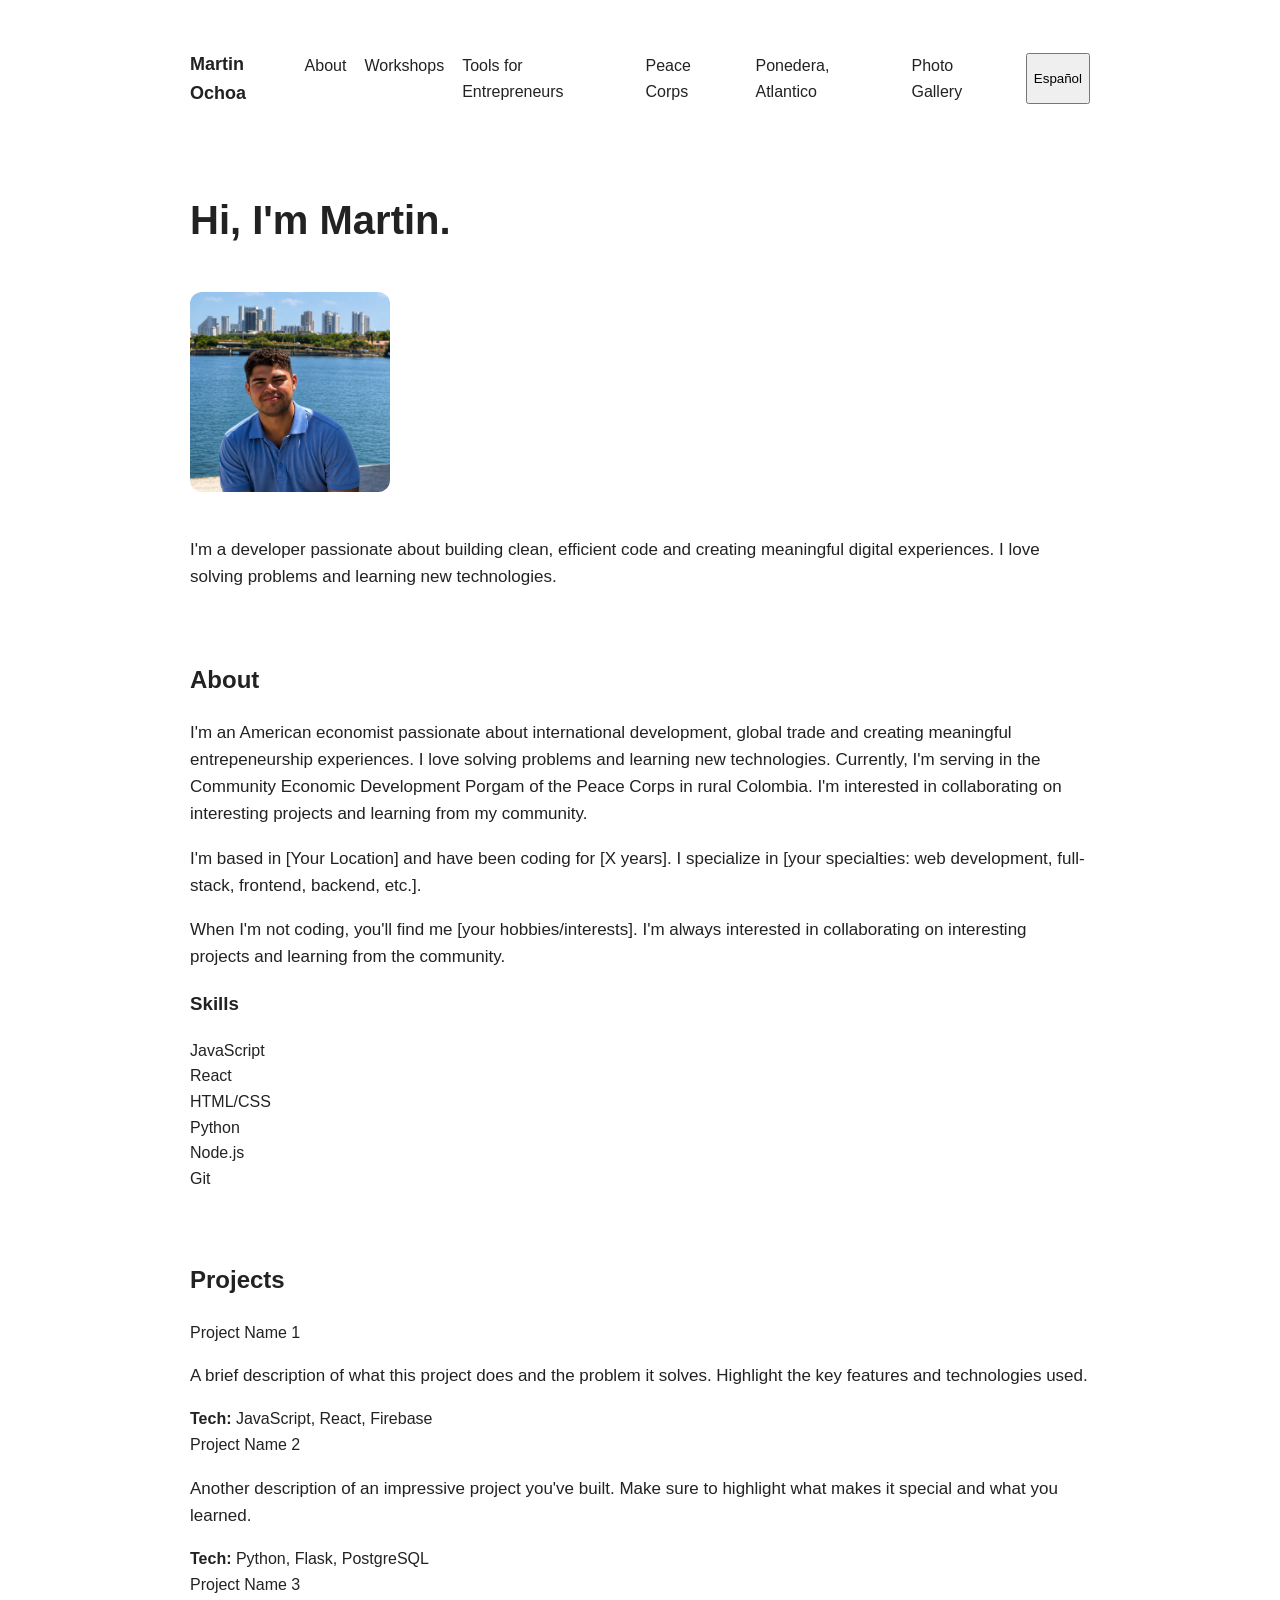
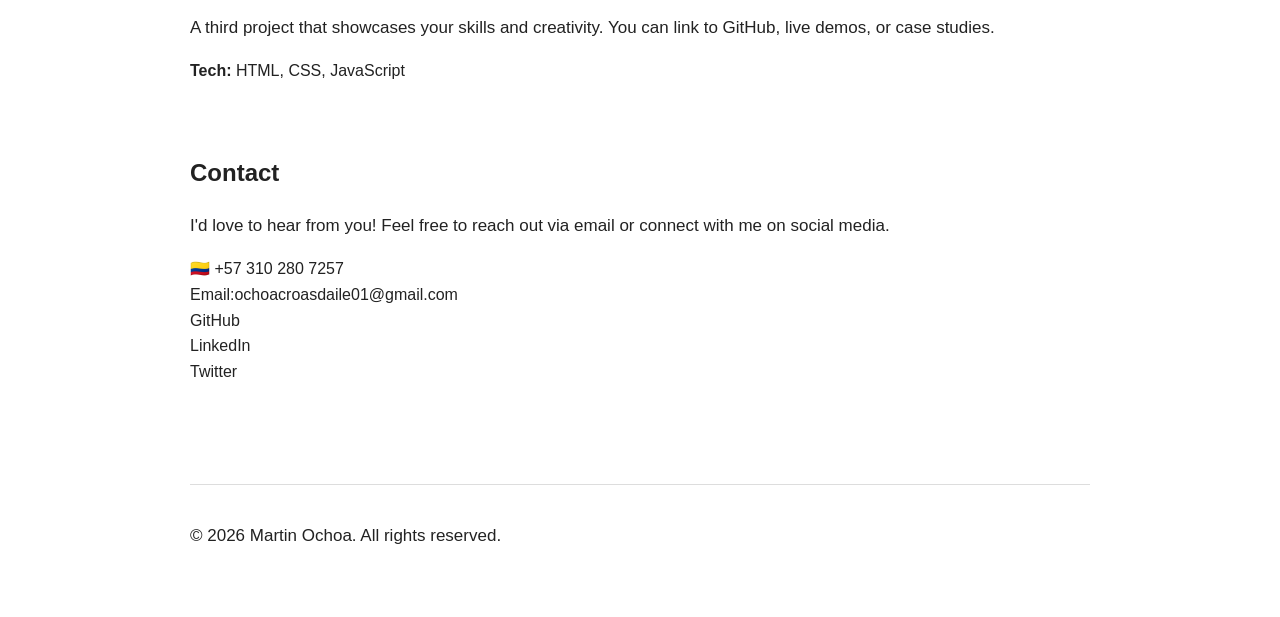
==== index.html @ 07f56bb4 "Enhance navigation with language attributes and toggle Updated navigation links to include language " ====
<!DOCTYPE html>
<html lang="en">
<head>
  <meta charset="UTF-8">
  <meta name="viewport" content="width=device-width, initial-scale=1.0">
  <meta name="description" content="Martin Ochoa - Portfolio & About">
  
  <title>Martin Ochoa - Portfolio</title>
<link rel="stylesheet" href="style.css">
</head>

<body>

  <div class="container">

    <header>

  <a class="name" href="index.html">
    Martin Ochoa
  </a>

  <nav>

    <a
      href="about.html"
      data-en="About"
      data-es="Sobre mí"
    >
      About
    </a>

    <a
      href="workshops.html"
      data-en="Workshops"
      data-es="Talleres"
    >
      Workshops
    </a>

    <a
      href="tools.html"
      data-en="Tools for Entrepreneurs"
      data-es="Herramientas para Emprendedores"
    >
      Tools for Entrepreneurs
    </a>

    <a
      href="peace-corps.html"
      data-en="Peace Corps"
      data-es="Cuerpo de Paz"
    >
      Peace Corps
    </a>

    <a
      href="ponedera.html"
      data-en="Ponedera, Atlantico"
      data-es="Ponedera, Atlántico"
    >
      Ponedera, Atlantico
    </a>

    <a
      href="gallery.html"
      data-en="Photo Gallery"
      data-es="Galería de Fotos"
    >
      Photo Gallery
    </a>

    <button id="language-toggle">
      Español
    </button>

  </nav>

</header>

    <main>

      <section>
        <h1 class="greeting">Hi, I'm Martin Ochoa.</h1>
        <img src="ImageMartinEnhanced.png" alt="Martin Ochoa" class="profile-picture">
        <p class="intro-text intro-description">
         
        </p>
      </section>

   <section id="About Me">
        <h2 class="nav-about">About</h2>
     <p>I'm an American economist passionate about international development, global trade and creating meaningful entrepeneurship experiences. I love solving problems and learning new technologies.
       
        Currently, I'm serving in the Community Economic Development Porgam of the Peace Corps in rural Colombia. I'm interested in collaborating on interesting projects and learning from my community.</p>
        <p class="about-para-1">I'm an American economist passionate about international development, trade and creating meaningful entrepeneurship experiences. I love solving problems and learning new technologies.
        </p>

        <p class="about-para-2">
          Currently,I'm serving in the Community Economic Development Porgam of the Peace Corps in rural Colombia. I'm interested in collaborating on interesting projects and learning from my community.
        </p>

        <h3 class="skills-title">Skills</h3>
        <div class="skills">
          <div class="skill-tag">JavaScript</div>
          <div class="skill-tag">React</div>
          <div class="skill-tag">HTML/CSS</div>
          <div class="skill-tag">Python</div>
          <div class="skill-tag">Node.js</div>
          <div class="skill-tag">Git</div>
        </div>
      </section>

      <section id="projects">
        <h2 class="nav-projects">Projects</h2>

        <div class="project">
          <div class="project-title">
            <a href="#" target="_blank" class="project-1-title">Taller de Finanzas Personales1</a>
          </div>
          <p class="project-description project-1-desc">
            A brief description of what this project does and the problem it solves. Highlight the key features and technologies used.
          </p>
          <div class="project-tags">
            <strong class="tech-label">Tech:</strong> JavaScript, React, Firebase
          </div>
        </div>

        <div class="project">
          <div class="project-title">
            <a href="#" target="_blank" class="project-2-title">Project Name 2</a>
          </div>
          <p class="project-description project-2-desc">
            Another description of an impressive project you've built. Make sure to highlight what makes it special and what you learned.
          </p>
          <div class="project-tags">
            <strong class="tech-label">Tech:</strong> Python, Flask, PostgreSQL
          </div>
        </div>

        <div class="project">
          <div class="project-title">
            <a href="#" target="_blank" class="project-3-title">Project Name 3</a>
          </div>
          <p class="project-description project-3-desc">
            A third project that showcases your skills and creativity. You can link to GitHub, live demos, or case studies.
          </p>
          <div class="project-tags">
            <strong class="tech-label">Tech:</strong> HTML, CSS, JavaScript
          </div>
        </div>

      </section>

      <section id="contact">
        <h2 class="nav-contact">Contact</h2>

        <p class="contact-description">
          I'd love to hear from you! Feel free to reach out via email or connect with me on social media.
        </p>

        <div class="contact-links">
          <div class="contact-link">
            <span class="flag-emoji">🇨🇴</span>
            <a href="tel:+573102807257">+57 310 280 7257</a>
          </div>
          <div class="contact-link">
            <a href="mailto:ochoacroasdaile01@gmail.com" class="email-label">Email</a>
          </div>
          <div class="contact-link">
            <a href="https://github.com/yourusername" target="_blank" class="github-label">GitHub</a>
          </div>
          <div class="contact-link">
            <a href="https://linkedin.com/in/yourprofile" target="_blank" class="linkedin-label">LinkedIn</a>
          </div>
          <div class="contact-link">
            <a href="https://twitter.com/yourprofile" target="_blank" class="twitter-label">Twitter</a>
          </div>
        </div>
      </section>

    </main>

    <footer>
      <p class="footer-text">© 2026 Martin Ochoa. All rights reserved.</p>
    </footer>

  </div>

  <script>
    // Translation dictionary
    const translations = {
      en: {
        greeting: "Hi, I'm Martin.",
        intro_description: "I'm a developer passionate about building clean, efficient code and creating meaningful digital experiences. I love solving problems and learning new technologies.",
        nav_about: "About",
        nav_projects: "Projects",
        nav_contact: "Contact",
        about_para_1: "I'm based in [Your Location] and have been coding for [X years]. I specialize in [your specialties: web development, full-stack, frontend, backend, etc.].",
        about_para_2: "When I'm not coding, you'll find me [your hobbies/interests]. I'm always interested in collaborating on interesting projects and learning from the community.",
        skills_title: "Skills",
        project_1_title: "Project Name 1",
        project_1_desc: "A brief description of what this project does and the problem it solves. Highlight the key features and technologies used.",
        project_2_title: "Project Name 2",
        project_2_desc: "Another description of an impressive project you've built. Make sure to highlight what makes it special and what you learned.",
        project_3_title: "Project Name 3",
        project_3_desc: "A third project that showcases your skills and creativity. You can link to GitHub, live demos, or case studies.",
        tech_label: "Tech:",
        contact_description: "I'd love to hear from you! Feel free to reach out via email or connect with me on social media.",
        email_label: "Email:ochoacroasdaile01@gmail.com",
        github_label: "GitHub",
        linkedin_label: "LinkedIn",
        twitter_label: "Twitter",
        footer_text: "© 2026 Martin Ochoa. All rights reserved."
      },
      es: {
        greeting: "Hola, soy Martin.",
        intro_description: "Soy un desarrollador apasionado por crear código limpio y eficiente, y por crear experiencias digitales significativas. Me encanta resolver problemas y aprender nuevas tecnologías.",
        nav_about: "Acerca de",
        nav_projects: "Proyectos",
        nav_contact: "Contacto",
        about_para_1: "Estoy basado en [Tu Ubicación] y he estado programando durante [X años]. Me especializo en [tus especialidades: desarrollo web, full-stack, frontend, backend, etc.].",
        about_para_2: "Cuando no estoy programando, me encontrarás [tus pasatiempos/intereses]. Siempre estoy interesado en colaborar en proyectos interesantes y aprender de la comunidad.",
        skills_title: "Habilidades",
        project_1_title: "Nombre del Proyecto 1",
        project_1_desc: "Una breve descripción de lo que hace este proyecto y el problema que resuelve. Destaca las características clave y las tecnologías utilizadas.",
        project_2_title: "Nombre del Proyecto 2",
        project_2_desc: "Otra descripción de un proyecto impresionante que has construido. Asegúrate de destacar qué lo hace especial y qué aprendiste.",
        project_3_title: "Nombre del Proyecto 3",
        project_3_desc: "Un tercer proyecto que muestre tus habilidades y creatividad. Puedes vincular a repositorios de GitHub, demostraciones en vivo o estudios de casos.",
        tech_label: "Tecnología:",
        contact_description: "¡Me encantaría saber de ti! No dudes en comunicarte por correo electrónico o conectar conmigo en redes sociales.",
        email_label: "Correo",
        github_label: "GitHub",
        linkedin_label: "LinkedIn",
        twitter_label: "Twitter",
        footer_text: "© 2026 Martin Ochoa. Todos los derechos reservados."
      }
    };

    // Initialize language
    let currentLanguage = 'en';

    // Get all language buttons
    const langButtons = document.querySelectorAll('.lang-btn');

    // Add click event to language buttons
    langButtons.forEach(button => {
      button.addEventListener('click', () => {
        currentLanguage = button.getAttribute('data-lang');
        updateLanguage(currentLanguage);
        
        // Update active button styling
        langButtons.forEach(btn => btn.classList.remove('active'));
        button.classList.add('active');
        
        // Save preference to localStorage
        localStorage.setItem('preferredLanguage', currentLanguage);
      });
    });

    // Function to update all text on the page
    function updateLanguage(lang) {
      const t = translations[lang];

      // Update all elements with translation keys
      document.querySelector('.greeting').textContent = t.greeting;
      document.querySelector('.intro-description').textContent = t.intro_description;
      
      document.querySelectorAll('.nav-about').forEach(el => el.textContent = t.nav_about);
      document.querySelectorAll('.nav-projects').forEach(el => el.textContent = t.nav_projects);
      document.querySelectorAll('.nav-contact').forEach(el => el.textContent = t.nav_contact);
      
      document.querySelector('.about-para-1').textContent = t.about_para_1;
      document.querySelector('.about-para-2').textContent = t.about_para_2;
      document.querySelector('.skills-title').textContent = t.skills_title;
      
      document.querySelector('.project-1-title').textContent = t.project_1_title;
      document.querySelector('.project-1-desc').textContent = t.project_1_desc;
      document.querySelector('.project-2-title').textContent = t.project_2_title;
      document.querySelector('.project-2-desc').textContent = t.project_2_desc;
      document.querySelector('.project-3-title').textContent = t.project_3_title;
      document.querySelector('.project-3-desc').textContent = t.project_3_desc;
      
      document.querySelector('.tech-label').textContent = t.tech_label;
      document.querySelector('.contact-description').textContent = t.contact_description;
      document.querySelector('.email-label').textContent = t.email_label;
      document.querySelector('.github-label').textContent = t.github_label;
      document.querySelector('.linkedin-label').textContent = t.linkedin_label;
      document.querySelector('.twitter-label').textContent = t.twitter_label;
      document.querySelector('.footer-text').textContent = t.footer_text;
    }

    // Load saved language preference on page load
    window.addEventListener('load', () => {
      const savedLanguage = localStorage.getItem('preferredLanguage') || 'en';
      currentLanguage = savedLanguage;
      updateLanguage(currentLanguage);
      
      // Update button styling
      langButtons.forEach(btn => {
        if (btn.getAttribute('data-lang') === currentLanguage) {
          btn.classList.add('active');
        } else {
          btn.classList.remove('active');
        }
      });
    });
  </script>

</body>
</html>
---- style.css ----
body {
  margin: 0;
  font-family: Arial, sans-serif;
  background: #ffffff;
  color: #222222;
  line-height: 1.6;
}

.container {
  max-width: 900px;
  margin: 0 auto;
  padding: 50px 25px;
}

header {
  display: flex;
  justify-content: space-between;
  align-items: center;
  margin-bottom: 80px;
}

.name {
  font-weight: bold;
  font-size: 18px;
}

nav {
  display: flex;
  gap: 18px;
}

a {
  color: #222222;
  text-decoration: none;
}

a:hover {
  text-decoration: underline;
}

h1 {
  font-size: 40px;
  margin-bottom: 20px;
}

h2 {
  margin-top: 70px;
}

p {
  font-size: 17px;
}

footer {
  margin-top: 100px;
  padding-top: 20px;
  border-top: 1px solid #dddddd;
}

@media (max-width: 600px) {
  header {
    flex-direction: column;
    align-items: flex-start;
    gap: 20px;
  }

  nav {
    flex-wrap: wrap;
  }
}
.profile-picture {
  width: 200px;
  height: 200px;
  object-fit: cover;
  border-radius: 12px;
  margin: 20px 0;
}
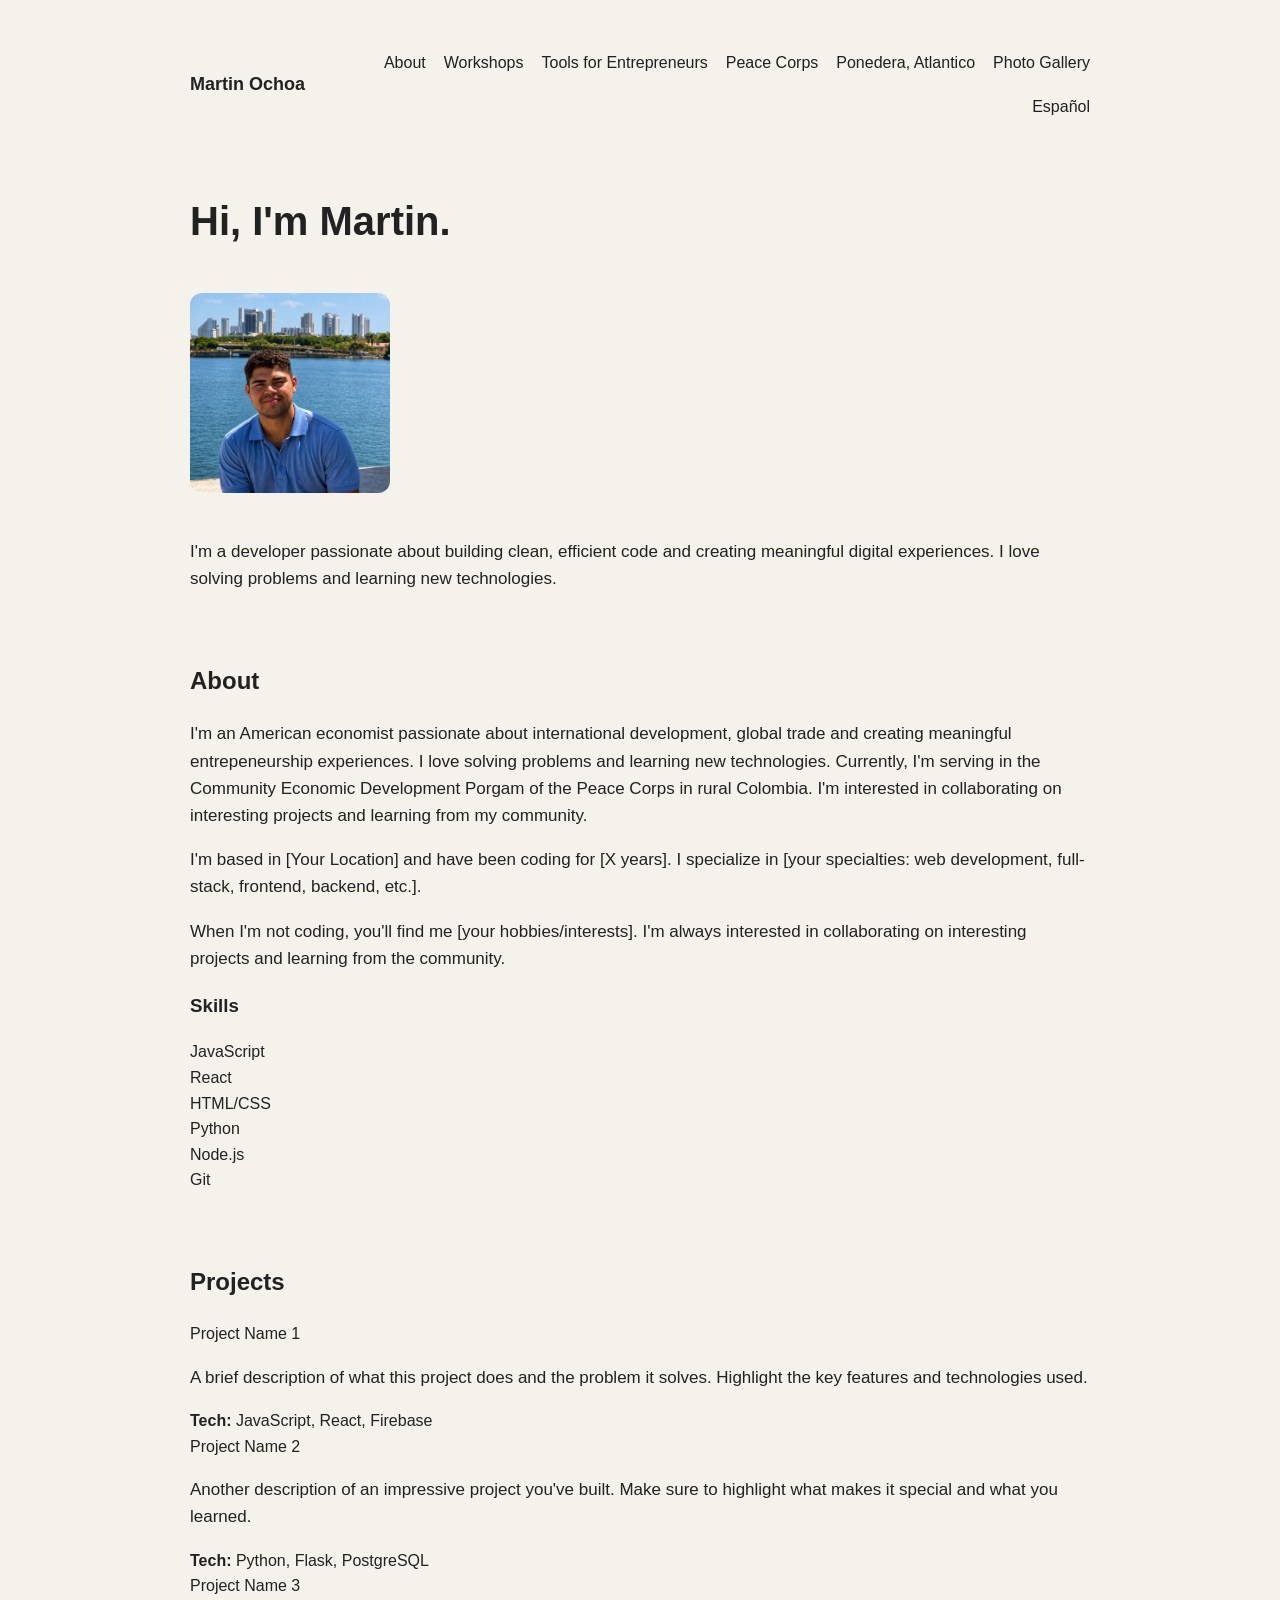
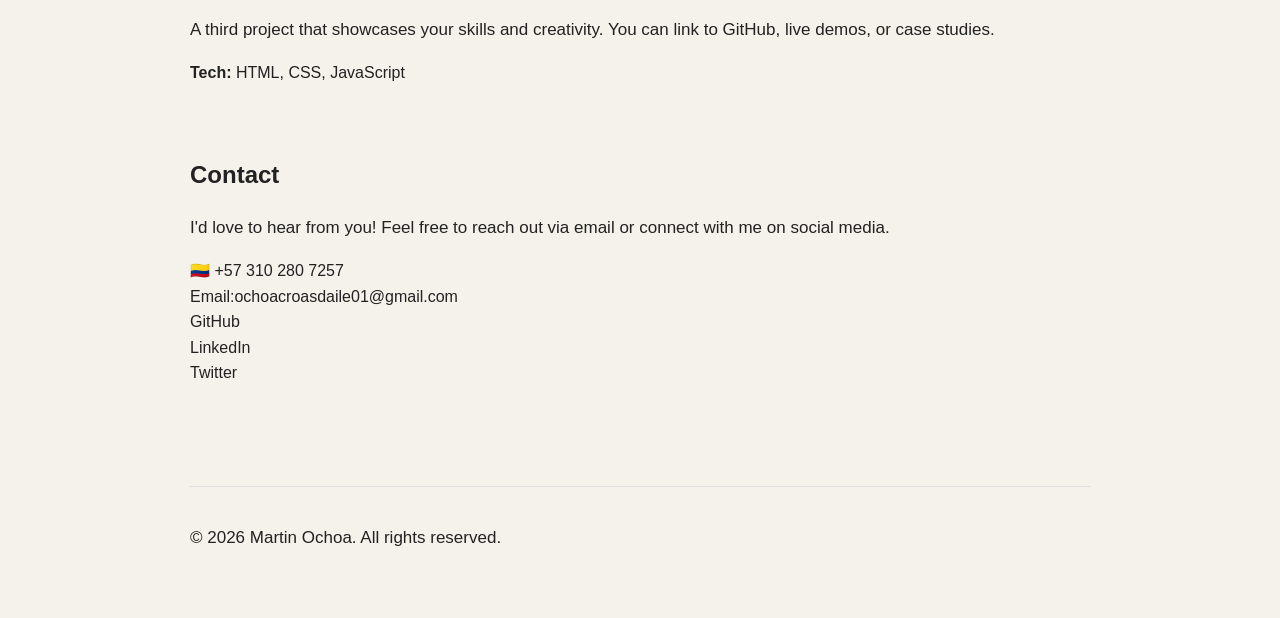
==== commit 343ec2f5: "Update links to use capitalized file names" ====
--- a/index.html
+++ b/index.html
@@ -30,7 +30,7 @@
     </a>
 
     <a
-      href="workshops.html"
+      href="Workshops.html"
       data-en="Workshops"
       data-es="Talleres"
     >
@@ -38,7 +38,7 @@
     </a>
 
     <a
-      href="tools.html"
+      href="Tools.html"
       data-en="Tools for Entrepreneurs"
       data-es="Herramientas para Emprendedores"
     >
--- a/style.css
+++ b/style.css
@@ -1,7 +1,7 @@
 body {
   margin: 0;
   font-family: Arial, sans-serif;
-  background: #ffffff;
+  background: #f5f2eb;
   color: #222222;
   line-height: 1.6;
 }
@@ -75,3 +75,63 @@
   border-radius: 12px;
   margin: 20px 0;
 }
+/* WEBSITE HEADER */
+
+header {
+  display: flex;
+  align-items: center;
+  justify-content: space-between;
+  gap: 30px;
+  margin-bottom: 70px;
+}
+
+.name {
+  font-weight: 600;
+  white-space: nowrap;
+}
+
+nav {
+  display: flex;
+  align-items: center;
+  justify-content: flex-end;
+  gap: 18px;
+  flex-wrap: wrap;
+}
+
+nav a {
+  color: #202020;
+  text-decoration: none;
+}
+
+nav a:hover {
+  text-decoration: underline;
+}
+
+#language-toggle {
+  background: none;
+  border: none;
+  color: #202020;
+  font: inherit;
+  cursor: pointer;
+  padding: 0;
+}
+
+#language-toggle:hover {
+  text-decoration: underline;
+}
+
+
+/* MOBILE */
+
+@media (max-width: 700px) {
+
+  header {
+    flex-direction: column;
+    align-items: flex-start;
+  }
+
+  nav {
+    justify-content: flex-start;
+  }
+
+}
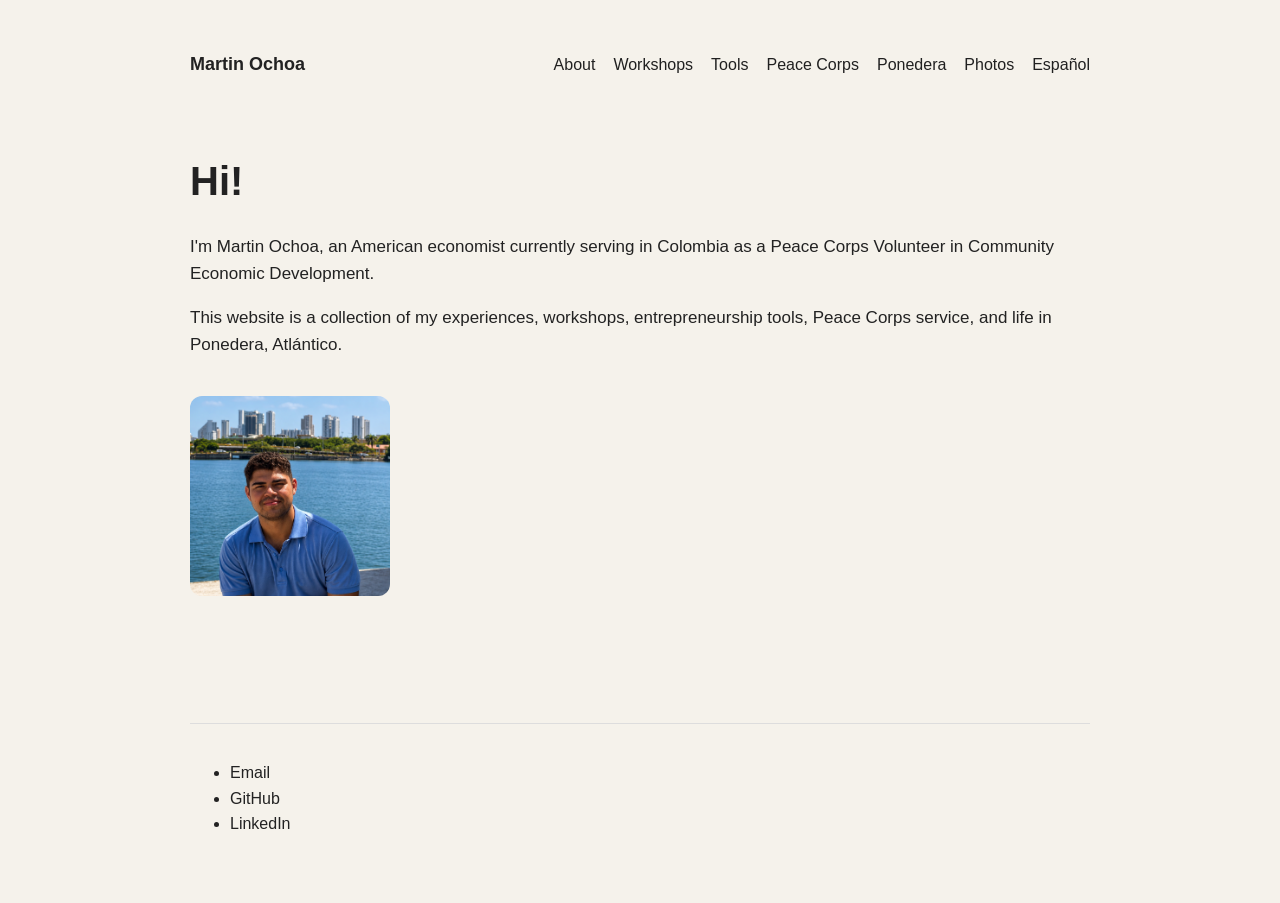
==== commit 1fdb91b2: "Update HTML structure and content for portfolio" ====
--- a/index.html
+++ b/index.html
@@ -1,311 +1,175 @@
 <!DOCTYPE html>
 <html lang="en">
+
 <head>
   <meta charset="UTF-8">
   <meta name="viewport" content="width=device-width, initial-scale=1.0">
-  <meta name="description" content="Martin Ochoa - Portfolio & About">
-  
-  <title>Martin Ochoa - Portfolio</title>
-<link rel="stylesheet" href="style.css">
+
+  <meta
+    name="description"
+    content="Martin Ochoa - Peace Corps Volunteer, economist, and entrepreneur."
+  >
+
+  <title>Martin Ochoa</title>
+
+  <link rel="stylesheet" href="style.css">
 </head>
+
 
 <body>
 
   <div class="container">
 
+
+    <!-- HEADER -->
+
     <header>
 
-  <a class="name" href="index.html">
-    Martin Ochoa
-  </a>
+      <a class="name" href="index.html">
+        Martin Ochoa
+      </a>
 
-  <nav>
+      <nav>
 
-    <a
-      href="about.html"
-      data-en="About"
-      data-es="Sobre mí"
-    >
-      About
-    </a>
+        <a
+          href="about.html"
+          data-en="About"
+          data-es="Sobre mí"
+        >
+          About
+        </a>
 
-    <a
-      href="Workshops.html"
-      data-en="Workshops"
-      data-es="Talleres"
-    >
-      Workshops
-    </a>
+        <a
+          href="workshops.html"
+          data-en="Workshops"
+          data-es="Talleres"
+        >
+          Workshops
+        </a>
 
-    <a
-      href="Tools.html"
-      data-en="Tools for Entrepreneurs"
-      data-es="Herramientas para Emprendedores"
-    >
-      Tools for Entrepreneurs
-    </a>
+        <a
+          href="tools.html"
+          data-en="Tools"
+          data-es="Herramientas"
+        >
+          Tools
+        </a>
 
-    <a
-      href="peace-corps.html"
-      data-en="Peace Corps"
-      data-es="Cuerpo de Paz"
-    >
-      Peace Corps
-    </a>
+        <a
+          href="peace-corps.html"
+          data-en="Peace Corps"
+          data-es="Cuerpo de Paz"
+        >
+          Peace Corps
+        </a>
 
-    <a
-      href="ponedera.html"
-      data-en="Ponedera, Atlantico"
-      data-es="Ponedera, Atlántico"
-    >
-      Ponedera, Atlantico
-    </a>
+        <a
+          href="ponedera.html"
+          data-en="Ponedera"
+          data-es="Ponedera"
+        >
+          Ponedera
+        </a>
 
-    <a
-      href="gallery.html"
-      data-en="Photo Gallery"
-      data-es="Galería de Fotos"
-    >
-      Photo Gallery
-    </a>
+        <a
+          href="gallery.html"
+          data-en="Photos"
+          data-es="Fotos"
+        >
+          Photos
+        </a>
 
-    <button id="language-toggle">
-      Español
-    </button>
 
-  </nav>
+        <button id="language-toggle">
+          Español
+        </button>
 
-</header>
+      </nav>
+
+    </header>
+
+
+    <!-- MAIN -->
 
     <main>
 
-      <section>
-        <h1 class="greeting">Hi, I'm Martin Ochoa.</h1>
-        <img src="ImageMartinEnhanced.png" alt="Martin Ochoa" class="profile-picture">
-        <p class="intro-text intro-description">
-         
-        </p>
-      </section>
+      <h1
+        data-en="Hi!"
+        data-es="¡Hola!"
+      >
+        Hi!
+      </h1>
 
-   <section id="About Me">
-        <h2 class="nav-about">About</h2>
-     <p>I'm an American economist passionate about international development, global trade and creating meaningful entrepeneurship experiences. I love solving problems and learning new technologies.
-       
-        Currently, I'm serving in the Community Economic Development Porgam of the Peace Corps in rural Colombia. I'm interested in collaborating on interesting projects and learning from my community.</p>
-        <p class="about-para-1">I'm an American economist passionate about international development, trade and creating meaningful entrepeneurship experiences. I love solving problems and learning new technologies.
-        </p>
 
-        <p class="about-para-2">
-          Currently,I'm serving in the Community Economic Development Porgam of the Peace Corps in rural Colombia. I'm interested in collaborating on interesting projects and learning from my community.
-        </p>
+      <p
+        data-en="I'm Martin Ochoa, an American economist currently serving in Colombia as a Peace Corps Volunteer in Community Economic Development."
+        data-es="Soy Martin Ochoa, un economista estadounidense que actualmente sirve en Colombia como voluntario del Cuerpo de Paz en Desarrollo Económico Comunitario."
+      >
+        I'm Martin Ochoa, an American economist currently serving in
+        Colombia as a Peace Corps Volunteer in Community Economic Development.
+      </p>
 
-        <h3 class="skills-title">Skills</h3>
-        <div class="skills">
-          <div class="skill-tag">JavaScript</div>
-          <div class="skill-tag">React</div>
-          <div class="skill-tag">HTML/CSS</div>
-          <div class="skill-tag">Python</div>
-          <div class="skill-tag">Node.js</div>
-          <div class="skill-tag">Git</div>
-        </div>
-      </section>
 
-      <section id="projects">
-        <h2 class="nav-projects">Projects</h2>
+      <p
+        data-en="This website is a collection of my experiences, workshops, entrepreneurship tools, Peace Corps service, and life in Ponedera, Atlántico."
+        data-es="Este sitio web reúne mis experiencias, talleres, herramientas para emprendedores, servicio en el Cuerpo de Paz y vida en Ponedera, Atlántico."
+      >
+        This website is a collection of my experiences, workshops,
+        entrepreneurship tools, Peace Corps service, and life in
+        Ponedera, Atlántico.
+      </p>
 
-        <div class="project">
-          <div class="project-title">
-            <a href="#" target="_blank" class="project-1-title">Taller de Finanzas Personales1</a>
-          </div>
-          <p class="project-description project-1-desc">
-            A brief description of what this project does and the problem it solves. Highlight the key features and technologies used.
-          </p>
-          <div class="project-tags">
-            <strong class="tech-label">Tech:</strong> JavaScript, React, Firebase
-          </div>
-        </div>
 
-        <div class="project">
-          <div class="project-title">
-            <a href="#" target="_blank" class="project-2-title">Project Name 2</a>
-          </div>
-          <p class="project-description project-2-desc">
-            Another description of an impressive project you've built. Make sure to highlight what makes it special and what you learned.
-          </p>
-          <div class="project-tags">
-            <strong class="tech-label">Tech:</strong> Python, Flask, PostgreSQL
-          </div>
-        </div>
-
-        <div class="project">
-          <div class="project-title">
-            <a href="#" target="_blank" class="project-3-title">Project Name 3</a>
-          </div>
-          <p class="project-description project-3-desc">
-            A third project that showcases your skills and creativity. You can link to GitHub, live demos, or case studies.
-          </p>
-          <div class="project-tags">
-            <strong class="tech-label">Tech:</strong> HTML, CSS, JavaScript
-          </div>
-        </div>
-
-      </section>
-
-      <section id="contact">
-        <h2 class="nav-contact">Contact</h2>
-
-        <p class="contact-description">
-          I'd love to hear from you! Feel free to reach out via email or connect with me on social media.
-        </p>
-
-        <div class="contact-links">
-          <div class="contact-link">
-            <span class="flag-emoji">🇨🇴</span>
-            <a href="tel:+573102807257">+57 310 280 7257</a>
-          </div>
-          <div class="contact-link">
-            <a href="mailto:ochoacroasdaile01@gmail.com" class="email-label">Email</a>
-          </div>
-          <div class="contact-link">
-            <a href="https://github.com/yourusername" target="_blank" class="github-label">GitHub</a>
-          </div>
-          <div class="contact-link">
-            <a href="https://linkedin.com/in/yourprofile" target="_blank" class="linkedin-label">LinkedIn</a>
-          </div>
-          <div class="contact-link">
-            <a href="https://twitter.com/yourprofile" target="_blank" class="twitter-label">Twitter</a>
-          </div>
-        </div>
-      </section>
+      <img
+        src="ImageMartinEnhanced.png"
+        alt="Martin Ochoa"
+        class="profile-picture"
+      >
 
     </main>
 
+
+    <!-- FOOTER -->
+
     <footer>
-      <p class="footer-text">© 2026 Martin Ochoa. All rights reserved.</p>
+
+      <ul class="footer-links">
+
+        <li>
+          <a href="mailto:ochoacroasdaile01@gmail.com">
+            Email
+          </a>
+        </li>
+
+        <li>
+          <a
+            href="https://github.com/"
+            target="_blank"
+          >
+            GitHub
+          </a>
+        </li>
+
+        <li>
+          <a
+            href="https://linkedin.com/"
+            target="_blank"
+          >
+            LinkedIn
+          </a>
+        </li>
+
+      </ul>
+
     </footer>
 
   </div>
 
-  <script>
-    // Translation dictionary
-    const translations = {
-      en: {
-        greeting: "Hi, I'm Martin.",
-        intro_description: "I'm a developer passionate about building clean, efficient code and creating meaningful digital experiences. I love solving problems and learning new technologies.",
-        nav_about: "About",
-        nav_projects: "Projects",
-        nav_contact: "Contact",
-        about_para_1: "I'm based in [Your Location] and have been coding for [X years]. I specialize in [your specialties: web development, full-stack, frontend, backend, etc.].",
-        about_para_2: "When I'm not coding, you'll find me [your hobbies/interests]. I'm always interested in collaborating on interesting projects and learning from the community.",
-        skills_title: "Skills",
-        project_1_title: "Project Name 1",
-        project_1_desc: "A brief description of what this project does and the problem it solves. Highlight the key features and technologies used.",
-        project_2_title: "Project Name 2",
-        project_2_desc: "Another description of an impressive project you've built. Make sure to highlight what makes it special and what you learned.",
-        project_3_title: "Project Name 3",
-        project_3_desc: "A third project that showcases your skills and creativity. You can link to GitHub, live demos, or case studies.",
-        tech_label: "Tech:",
-        contact_description: "I'd love to hear from you! Feel free to reach out via email or connect with me on social media.",
-        email_label: "Email:ochoacroasdaile01@gmail.com",
-        github_label: "GitHub",
-        linkedin_label: "LinkedIn",
-        twitter_label: "Twitter",
-        footer_text: "© 2026 Martin Ochoa. All rights reserved."
-      },
-      es: {
-        greeting: "Hola, soy Martin.",
-        intro_description: "Soy un desarrollador apasionado por crear código limpio y eficiente, y por crear experiencias digitales significativas. Me encanta resolver problemas y aprender nuevas tecnologías.",
-        nav_about: "Acerca de",
-        nav_projects: "Proyectos",
-        nav_contact: "Contacto",
-        about_para_1: "Estoy basado en [Tu Ubicación] y he estado programando durante [X años]. Me especializo en [tus especialidades: desarrollo web, full-stack, frontend, backend, etc.].",
-        about_para_2: "Cuando no estoy programando, me encontrarás [tus pasatiempos/intereses]. Siempre estoy interesado en colaborar en proyectos interesantes y aprender de la comunidad.",
-        skills_title: "Habilidades",
-        project_1_title: "Nombre del Proyecto 1",
-        project_1_desc: "Una breve descripción de lo que hace este proyecto y el problema que resuelve. Destaca las características clave y las tecnologías utilizadas.",
-        project_2_title: "Nombre del Proyecto 2",
-        project_2_desc: "Otra descripción de un proyecto impresionante que has construido. Asegúrate de destacar qué lo hace especial y qué aprendiste.",
-        project_3_title: "Nombre del Proyecto 3",
-        project_3_desc: "Un tercer proyecto que muestre tus habilidades y creatividad. Puedes vincular a repositorios de GitHub, demostraciones en vivo o estudios de casos.",
-        tech_label: "Tecnología:",
-        contact_description: "¡Me encantaría saber de ti! No dudes en comunicarte por correo electrónico o conectar conmigo en redes sociales.",
-        email_label: "Correo",
-        github_label: "GitHub",
-        linkedin_label: "LinkedIn",
-        twitter_label: "Twitter",
-        footer_text: "© 2026 Martin Ochoa. Todos los derechos reservados."
-      }
-    };
 
-    // Initialize language
-    let currentLanguage = 'en';
-
-    // Get all language buttons
-    const langButtons = document.querySelectorAll('.lang-btn');
-
-    // Add click event to language buttons
-    langButtons.forEach(button => {
-      button.addEventListener('click', () => {
-        currentLanguage = button.getAttribute('data-lang');
-        updateLanguage(currentLanguage);
-        
-        // Update active button styling
-        langButtons.forEach(btn => btn.classList.remove('active'));
-        button.classList.add('active');
-        
-        // Save preference to localStorage
-        localStorage.setItem('preferredLanguage', currentLanguage);
-      });
-    });
-
-    // Function to update all text on the page
-    function updateLanguage(lang) {
-      const t = translations[lang];
-
-      // Update all elements with translation keys
-      document.querySelector('.greeting').textContent = t.greeting;
-      document.querySelector('.intro-description').textContent = t.intro_description;
-      
-      document.querySelectorAll('.nav-about').forEach(el => el.textContent = t.nav_about);
-      document.querySelectorAll('.nav-projects').forEach(el => el.textContent = t.nav_projects);
-      document.querySelectorAll('.nav-contact').forEach(el => el.textContent = t.nav_contact);
-      
-      document.querySelector('.about-para-1').textContent = t.about_para_1;
-      document.querySelector('.about-para-2').textContent = t.about_para_2;
-      document.querySelector('.skills-title').textContent = t.skills_title;
-      
-      document.querySelector('.project-1-title').textContent = t.project_1_title;
-      document.querySelector('.project-1-desc').textContent = t.project_1_desc;
-      document.querySelector('.project-2-title').textContent = t.project_2_title;
-      document.querySelector('.project-2-desc').textContent = t.project_2_desc;
-      document.querySelector('.project-3-title').textContent = t.project_3_title;
-      document.querySelector('.project-3-desc').textContent = t.project_3_desc;
-      
-      document.querySelector('.tech-label').textContent = t.tech_label;
-      document.querySelector('.contact-description').textContent = t.contact_description;
-      document.querySelector('.email-label').textContent = t.email_label;
-      document.querySelector('.github-label').textContent = t.github_label;
-      document.querySelector('.linkedin-label').textContent = t.linkedin_label;
-      document.querySelector('.twitter-label').textContent = t.twitter_label;
-      document.querySelector('.footer-text').textContent = t.footer_text;
-    }
-
-    // Load saved language preference on page load
-    window.addEventListener('load', () => {
-      const savedLanguage = localStorage.getItem('preferredLanguage') || 'en';
-      currentLanguage = savedLanguage;
-      updateLanguage(currentLanguage);
-      
-      // Update button styling
-      langButtons.forEach(btn => {
-        if (btn.getAttribute('data-lang') === currentLanguage) {
-          btn.classList.add('active');
-        } else {
-          btn.classList.remove('active');
-        }
-      });
-    });
-  </script>
+  <script src="script.js"></script>
 
 </body>
+
 </html>
+</body>
+</html>
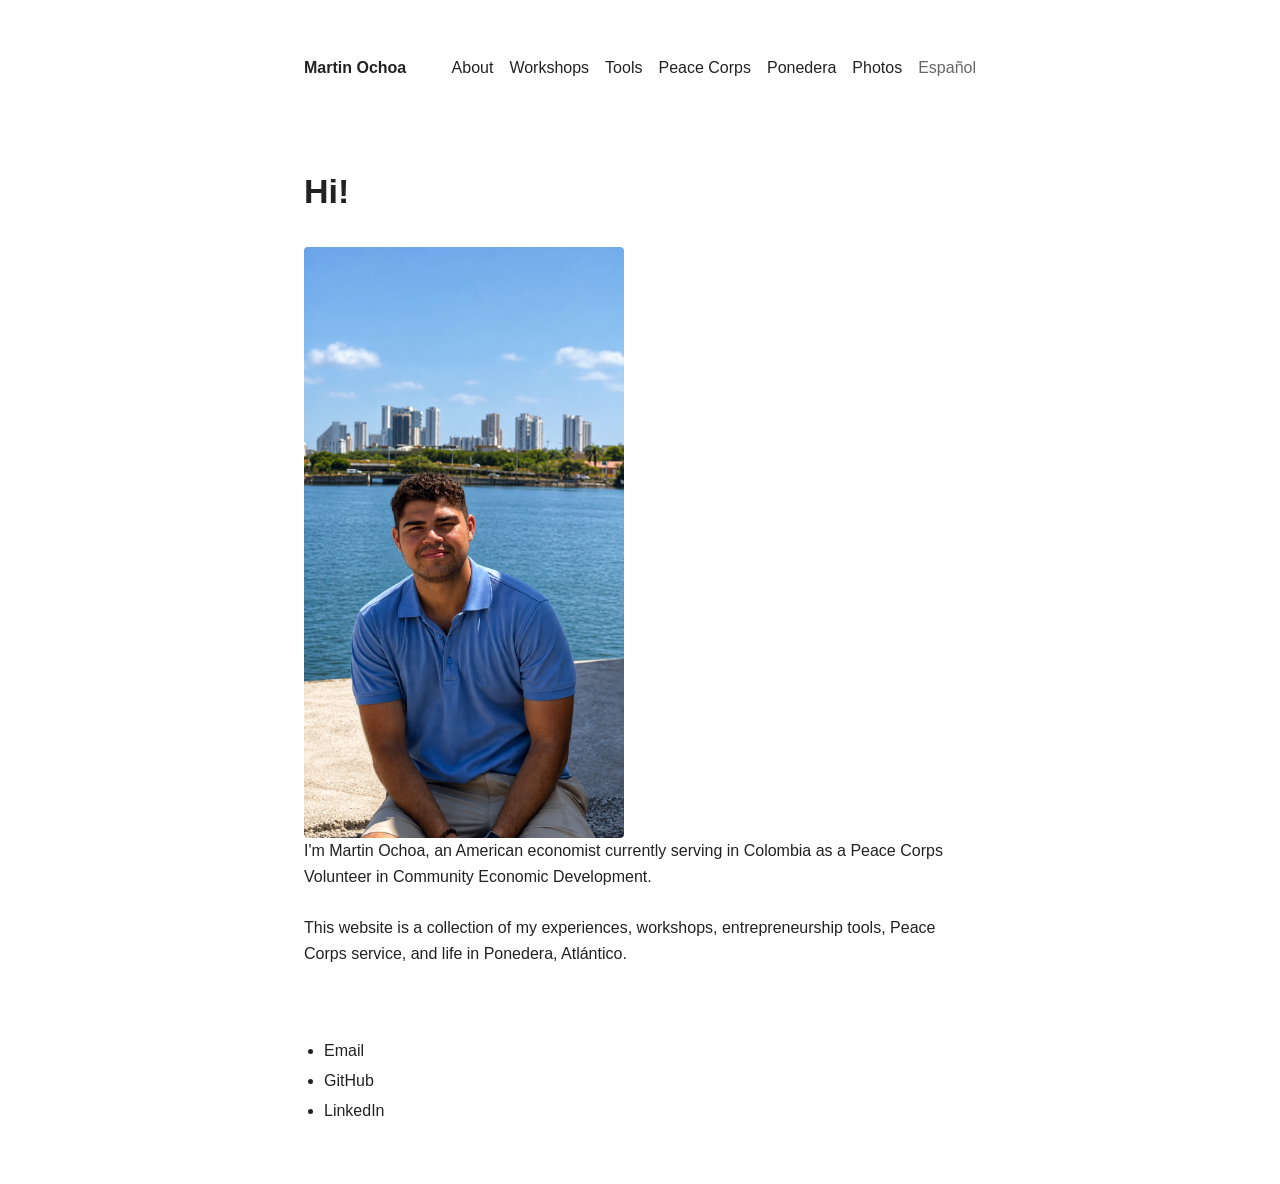
==== commit c56e9962: "Add profile picture to index.html Added a profile picture of Martin Ochoa to the HTML." ====
--- a/index.html
+++ b/index.html
@@ -101,6 +101,12 @@
       </h1>
 
 
+      <img
+        src="ImageMartinEnhanced.png"
+        alt="Martin Ochoa"
+        class="profile-picture"
+      >
+
       <p
         data-en="I'm Martin Ochoa, an American economist currently serving in Colombia as a Peace Corps Volunteer in Community Economic Development."
         data-es="Soy Martin Ochoa, un economista estadounidense que actualmente sirve en Colombia como voluntario del Cuerpo de Paz en Desarrollo Económico Comunitario."
@@ -118,13 +124,6 @@
         entrepreneurship tools, Peace Corps service, and life in
         Ponedera, Atlántico.
       </p>
-
-
-      <img
-        src="ImageMartinEnhanced.png"
-        alt="Martin Ochoa"
-        class="profile-picture"
-      >
 
     </main>
 
--- a/style.css
+++ b/style.css
@@ -1,137 +1,232 @@
+:root {
+  --background: #ffffff;
+  --text: #222222;
+  --muted: #666666;
+  --border: #dddddd;
+}
+
+
+/* BASIC RESET */
+
+* {
+  box-sizing: border-box;
+}
+
+
+html {
+  scroll-behavior: smooth;
+}
+
+
 body {
   margin: 0;
-  font-family: Arial, sans-serif;
-  background: #f5f2eb;
-  color: #222222;
-  line-height: 1.6;
-}
+
+  background: var(--background);
+  color: var(--text);
+
+  font-family:
+    -apple-system,
+    BlinkMacSystemFont,
+    "Segoe UI",
+    Helvetica,
+    Arial,
+    sans-serif;
+
+  font-size: 16px;
+  line-height: 1.65;
+}
+
+
+/* PAGE WIDTH */
 
 .container {
-  max-width: 900px;
+  width: 100%;
+  max-width: 720px;
+
   margin: 0 auto;
-  padding: 50px 25px;
-}
+
+  padding: 55px 24px;
+}
+
+
+/* HEADER */
 
 header {
   display: flex;
-  justify-content: space-between;
   align-items: center;
-  margin-bottom: 80px;
-}
+
+  gap: 28px;
+
+  margin-bottom: 90px;
+}
+
 
 .name {
-  font-weight: bold;
-  font-size: 18px;
-}
+  margin-right: auto;
+
+  font-weight: 600;
+
+  white-space: nowrap;
+}
+
 
 nav {
   display: flex;
-  gap: 18px;
-}
+  align-items: center;
+
+  gap: 16px;
+
+  flex-wrap: wrap;
+}
+
+
+/* LINKS */
 
 a {
-  color: #222222;
+  color: var(--text);
+
   text-decoration: none;
 }
+
 
 a:hover {
   text-decoration: underline;
 }
 
+
+/* MAIN */
+
+main {
+  max-width: 640px;
+}
+
+
 h1 {
-  font-size: 40px;
-  margin-bottom: 20px;
-}
+  margin-top: 0;
+  margin-bottom: 28px;
+
+  font-size: 34px;
+  line-height: 1.2;
+
+  font-weight: 650;
+}
+
 
 h2 {
+  margin-top: 55px;
+  margin-bottom: 18px;
+
+  font-size: 22px;
+}
+
+
+p {
+  margin-top: 0;
+  margin-bottom: 24px;
+}
+
+
+/* PROFILE PICTURE */
+
+.profile-picture {
+  width: 100%;
+  max-width: 320px;
+
+  height: auto;
+
+  display: block;
+
+  margin-top: 35px;
+
+  border-radius: 4px;
+}
+
+
+/* LANGUAGE BUTTON */
+
+#language-toggle {
+  padding: 0;
+
+  background: none;
+
+  border: none;
+
+  color: var(--muted);
+
+  font: inherit;
+
+  cursor: pointer;
+}
+
+
+#language-toggle:hover {
+  color: var(--text);
+
+  text-decoration: underline;
+}
+
+
+/* FOOTER */
+
+footer {
   margin-top: 70px;
 }
 
-p {
-  font-size: 17px;
-}
-
-footer {
-  margin-top: 100px;
-  padding-top: 20px;
-  border-top: 1px solid #dddddd;
-}
-
-@media (max-width: 600px) {
+
+.footer-links {
+  margin: 0;
+
+  padding-left: 20px;
+}
+
+
+.footer-links li {
+  margin-bottom: 4px;
+}
+
+
+/* MOBILE */
+
+@media (max-width: 700px) {
+
+  .container {
+    padding: 32px 20px;
+  }
+
+
   header {
     flex-direction: column;
+
     align-items: flex-start;
-    gap: 20px;
-  }
+
+    gap: 18px;
+
+    margin-bottom: 60px;
+  }
+
 
   nav {
-    flex-wrap: wrap;
-  }
-}
-.profile-picture {
-  width: 200px;
-  height: 200px;
+    justify-content: flex-start;
+  }
+
+
+  h1 {
+    font-size: 30px;
+  }
+
+}
+.AjedrezPonedera.jpg {
+  width: 20px;
+  height: 20px;
   object-fit: cover;
   border-radius: 12px;
   margin: 20px 0;
 }
-/* WEBSITE HEADER */
-
-header {
-  display: flex;
-  align-items: center;
-  justify-content: space-between;
-  gap: 30px;
-  margin-bottom: 70px;
-}
-
-.name {
-  font-weight: 600;
-  white-space: nowrap;
-}
-
-nav {
-  display: flex;
-  align-items: center;
-  justify-content: flex-end;
-  gap: 18px;
-  flex-wrap: wrap;
-}
-
-nav a {
-  color: #202020;
-  text-decoration: none;
-}
-
-nav a:hover {
-  text-decoration: underline;
-}
-
-#language-toggle {
-  background: none;
-  border: none;
-  color: #202020;
-  font: inherit;
-  cursor: pointer;
-  padding: 0;
-}
-
-#language-toggle:hover {
-  text-decoration: underline;
-}
-
-
-/* MOBILE */
-
-@media (max-width: 700px) {
-
-  header {
-    flex-direction: column;
-    align-items: flex-start;
-  }
-
-  nav {
-    justify-content: flex-start;
-  }
-
-}
+.Conv.Ing.png {
+  width: 20px;
+  height: 20px;
+  object-fit: cover;
+  border-radius: 12px;
+  margin: 20px 0;
+}
+
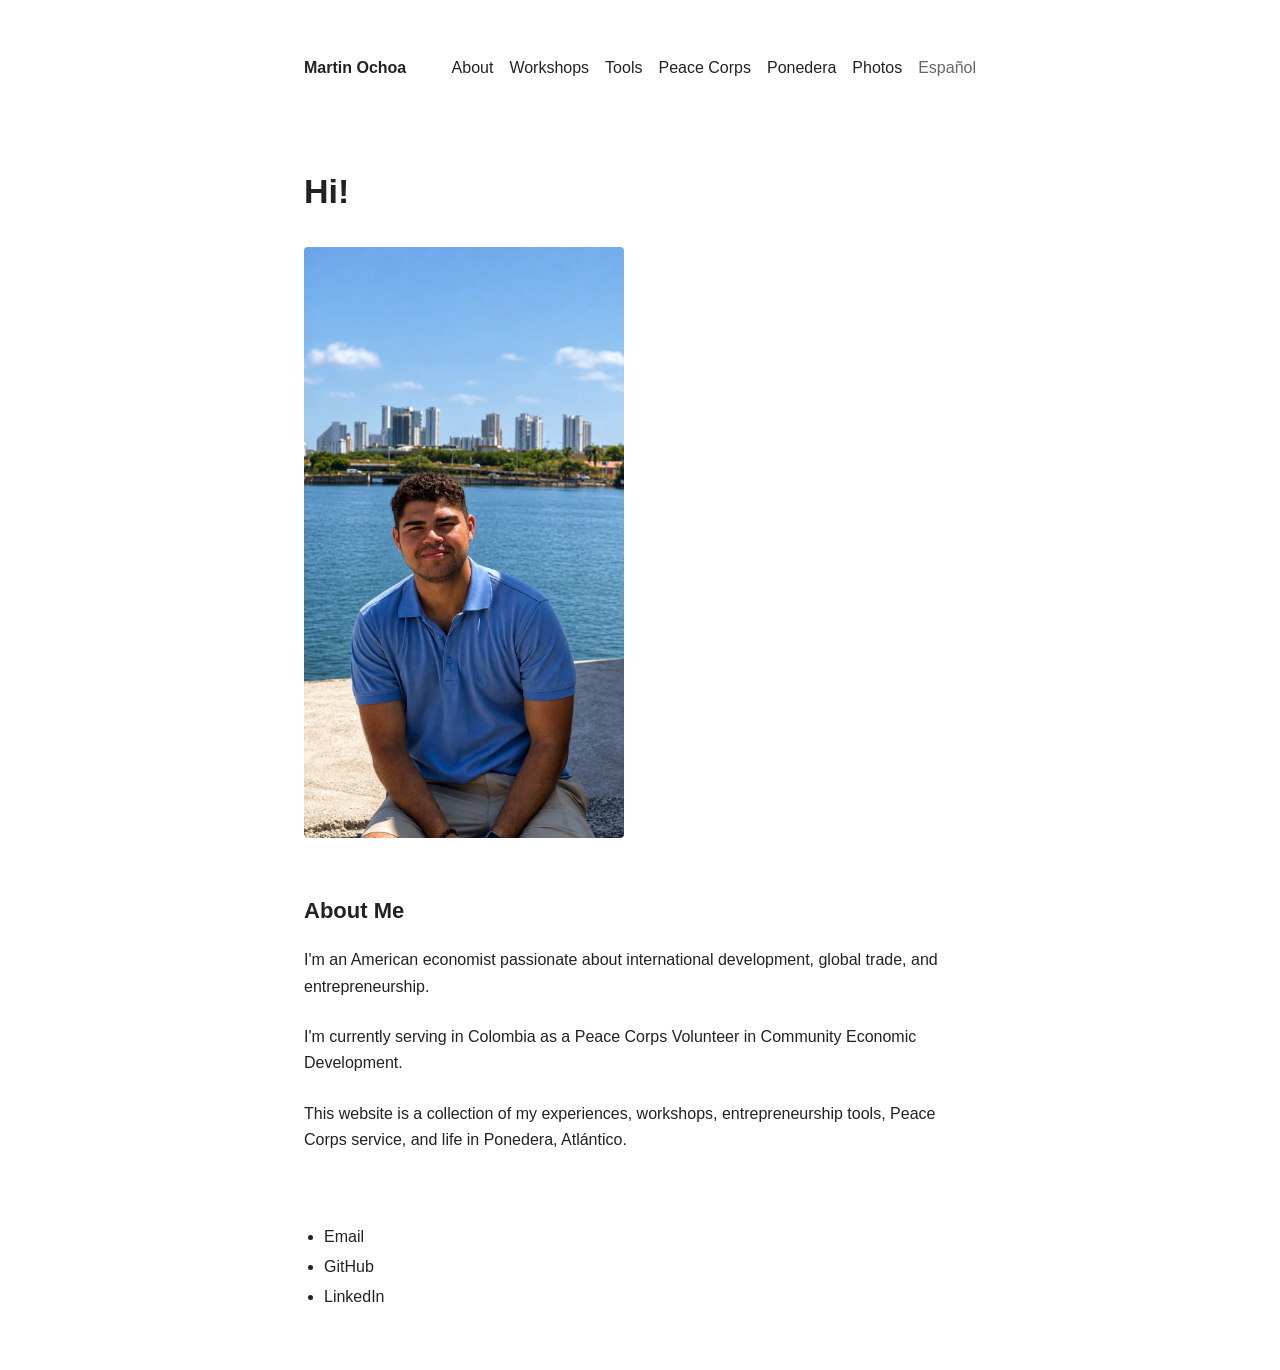
==== commit 230b39fc: "Refactor profile section in index.html Updated profile section with new content and structure." ====
--- a/index.html
+++ b/index.html
@@ -100,22 +100,43 @@
         Hi!
       </h1>
 
+<div class="profile-section">
 
-      <img
-        src="ImageMartinEnhanced.png"
-        alt="Martin Ochoa"
-        class="profile-picture"
-      >
+  <img
+    src="ImageMartinEnhanced.png"
+    alt="Martin Ochoa"
+    class="profile-picture"
+  >
 
-      <p
-        data-en="I'm Martin Ochoa, an American economist currently serving in Colombia as a Peace Corps Volunteer in Community Economic Development."
-        data-es="Soy Martin Ochoa, un economista estadounidense que actualmente sirve en Colombia como voluntario del Cuerpo de Paz en Desarrollo Económico Comunitario."
-      >
-        I'm Martin Ochoa, an American economist currently serving in
-        Colombia as a Peace Corps Volunteer in Community Economic Development.
-      </p>
+  <div class="profile-text">
 
+    <h2
+      data-en="About Me"
+      data-es="Sobre Mí"
+    >
+      About Me
+    </h2>
 
+    <p
+      data-en="I'm an American economist passionate about international development, global trade, and entrepreneurship."
+      data-es="Soy un economista estadounidense apasionado por el desarrollo internacional, el comercio global y el emprendimiento."
+    >
+      I'm an American economist passionate about international development,
+      global trade, and entrepreneurship.
+    </p>
+
+    <p
+      data-en="I'm currently serving in Colombia as a Peace Corps Volunteer in Community Economic Development."
+      data-es="Actualmente sirvo en Colombia como voluntario del Cuerpo de Paz en Desarrollo Económico Comunitario."
+    >
+      I'm currently serving in Colombia as a Peace Corps Volunteer in
+      Community Economic Development.
+    </p>
+
+  </div>
+
+</div>
+     
       <p
         data-en="This website is a collection of my experiences, workshops, entrepreneurship tools, Peace Corps service, and life in Ponedera, Atlántico."
         data-es="Este sitio web reúne mis experiencias, talleres, herramientas para emprendedores, servicio en el Cuerpo de Paz y vida en Ponedera, Atlántico."
--- a/style.css
+++ b/style.css
@@ -215,18 +215,24 @@
   }
 
 }
-.AjedrezPonedera.jpg {
-  width: 20px;
-  height: 20px;
+
+/* PHOTO GALLERY */
+
+.photo-gallery img {
+  width: 400px;
+  height: 400px;
+  object-fit: cover;
+  border-radius: 14px;
+}
+
+/* WORKSHOP IMAGES */
+
+.imagen-chess,
+.imagen-ingles {
+  width: 200px;
+  height: 200px;
   object-fit: cover;
   border-radius: 12px;
   margin: 20px 0;
-}
-.Conv.Ing.png {
-  width: 20px;
-  height: 20px;
-  object-fit: cover;
-  border-radius: 12px;
-  margin: 20px 0;
-}
-
+  display: block;
+}
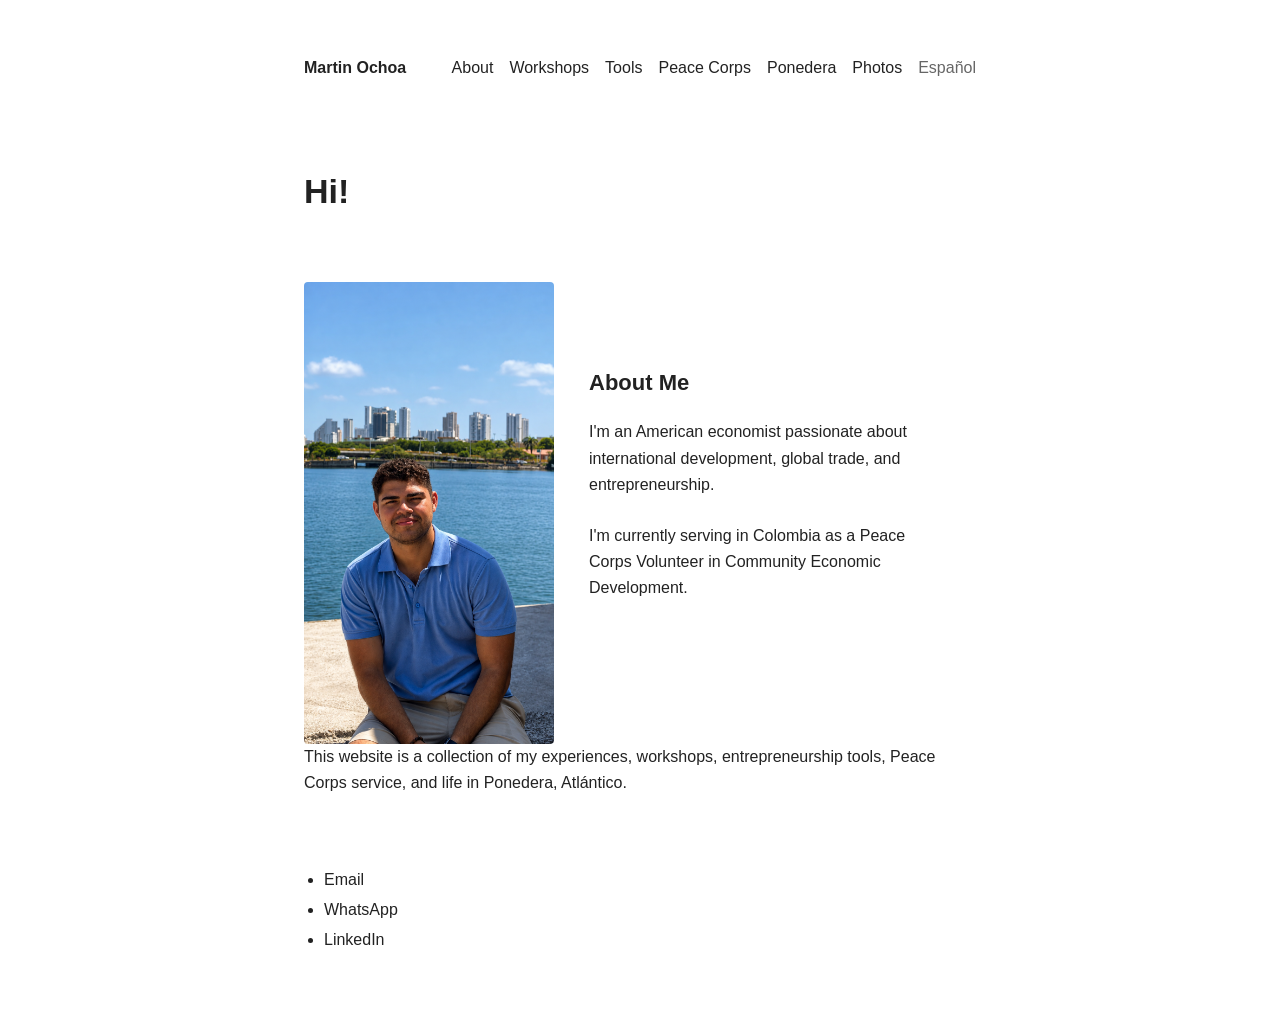
==== commit cafb5912: "Replace GitHub link with WhatsApp link" ====
--- a/index.html
+++ b/index.html
@@ -162,13 +162,13 @@
         </li>
 
         <li>
-          <a
-            href="https://github.com/"
-            target="_blank"
-          >
-            GitHub
-          </a>
-        </li>
+  <a
+    href="https://wa.me/573102807257"
+    target="_blank"
+  >
+    WhatsApp
+  </a>
+</li>
 
         <li>
           <a
--- a/style.css
+++ b/style.css
@@ -229,10 +229,61 @@
 
 .imagen-chess,
 .imagen-ingles {
-  width: 200px;
-  height: 200px;
+  width: 300px;
+  height: 300px;
   object-fit: cover;
   border-radius: 12px;
   margin: 20px 0;
   display: block;
 }
+/* PROFILE PICTURE + TEXT */
+
+.profile-section {
+  display: flex;
+  align-items: center;
+  gap: 35px;
+  margin-top: 35px;
+}
+
+.profile-picture {
+  width: 250px;
+  height: auto;
+  flex-shrink: 0;
+  border-radius: 4px;
+}
+
+.profile-text {
+  flex: 1;
+}
+
+.profile-text h2 {
+  margin-top: 0;
+}
+
+
+/* MOBILE */
+
+@media (max-width: 650px) {
+
+  .profile-section {
+    flex-direction: column;
+    align-items: flex-start;
+  }
+
+  .profile-picture {
+    width: 100%;
+    max-width: 300px;
+  }
+
+}
+.survey-link {
+  color: #2c5f2d;
+  font-family: Georgia, serif;
+  font-size: 18px;
+  font-weight: bold;
+  text-decoration: none;
+}
+
+.survey-link:hover {
+  text-decoration: underline;
+}
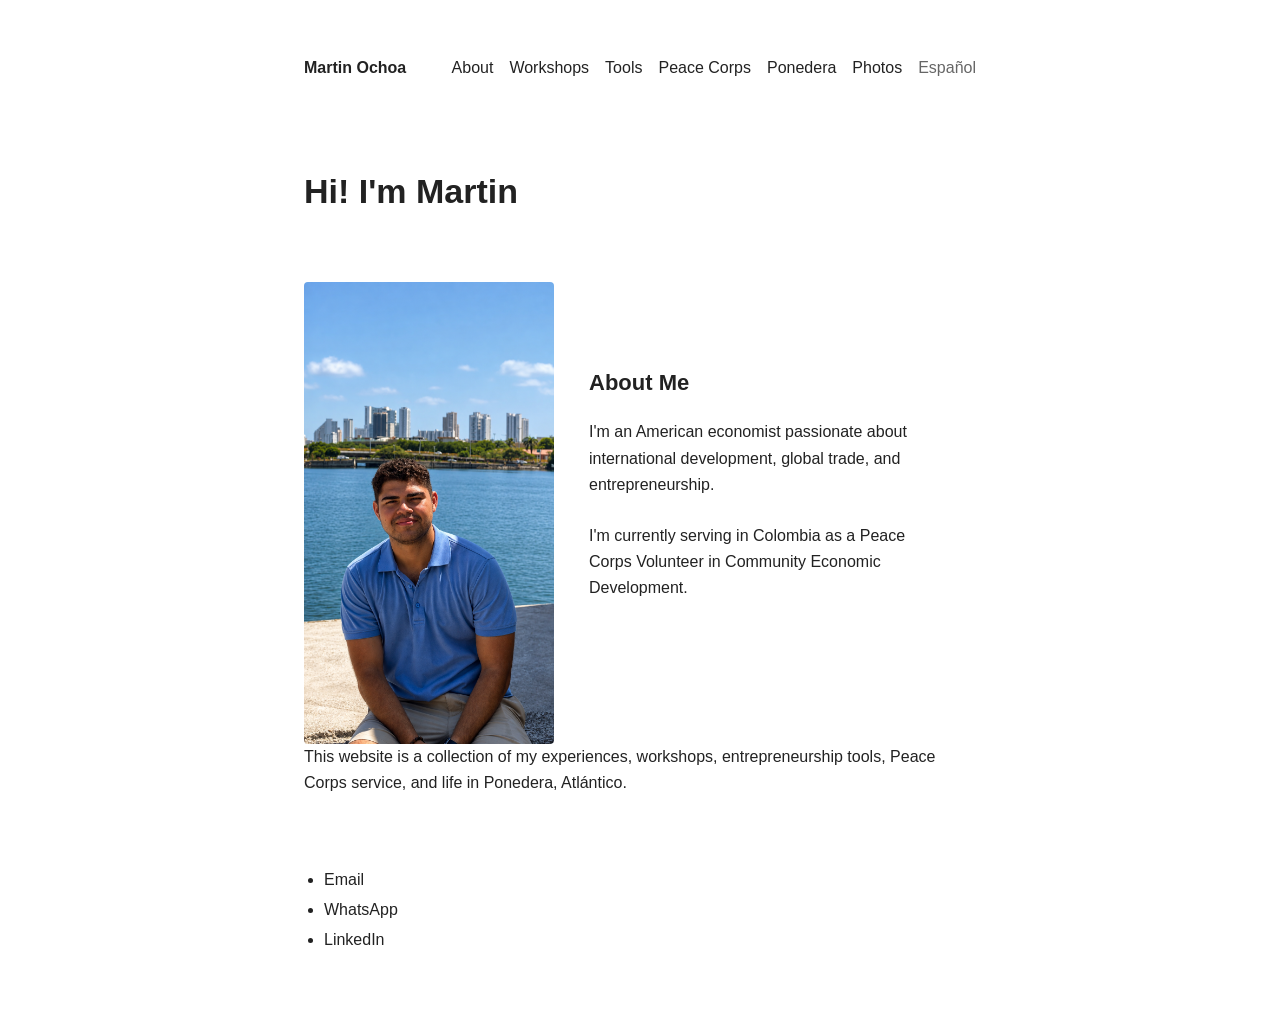
==== commit f0ef4eb2: "Update greeting in index.html with additional context" ====
--- a/index.html
+++ b/index.html
@@ -94,10 +94,10 @@
     <main>
 
       <h1
-        data-en="Hi!"
-        data-es="¡Hola!"
+        data-en="Hi! I'm Martin"
+        data-es="¡Hola! Soy Martin"
       >
-        Hi!
+        Hi! I'm Martin
       </h1>
 
 <div class="profile-section">
--- a/style.css
+++ b/style.css
@@ -277,7 +277,7 @@
 
 }
 .survey-link {
-  color: #2c5f2d;
+  color: #264bbd;
   font-family: Georgia, serif;
   font-size: 18px;
   font-weight: bold;
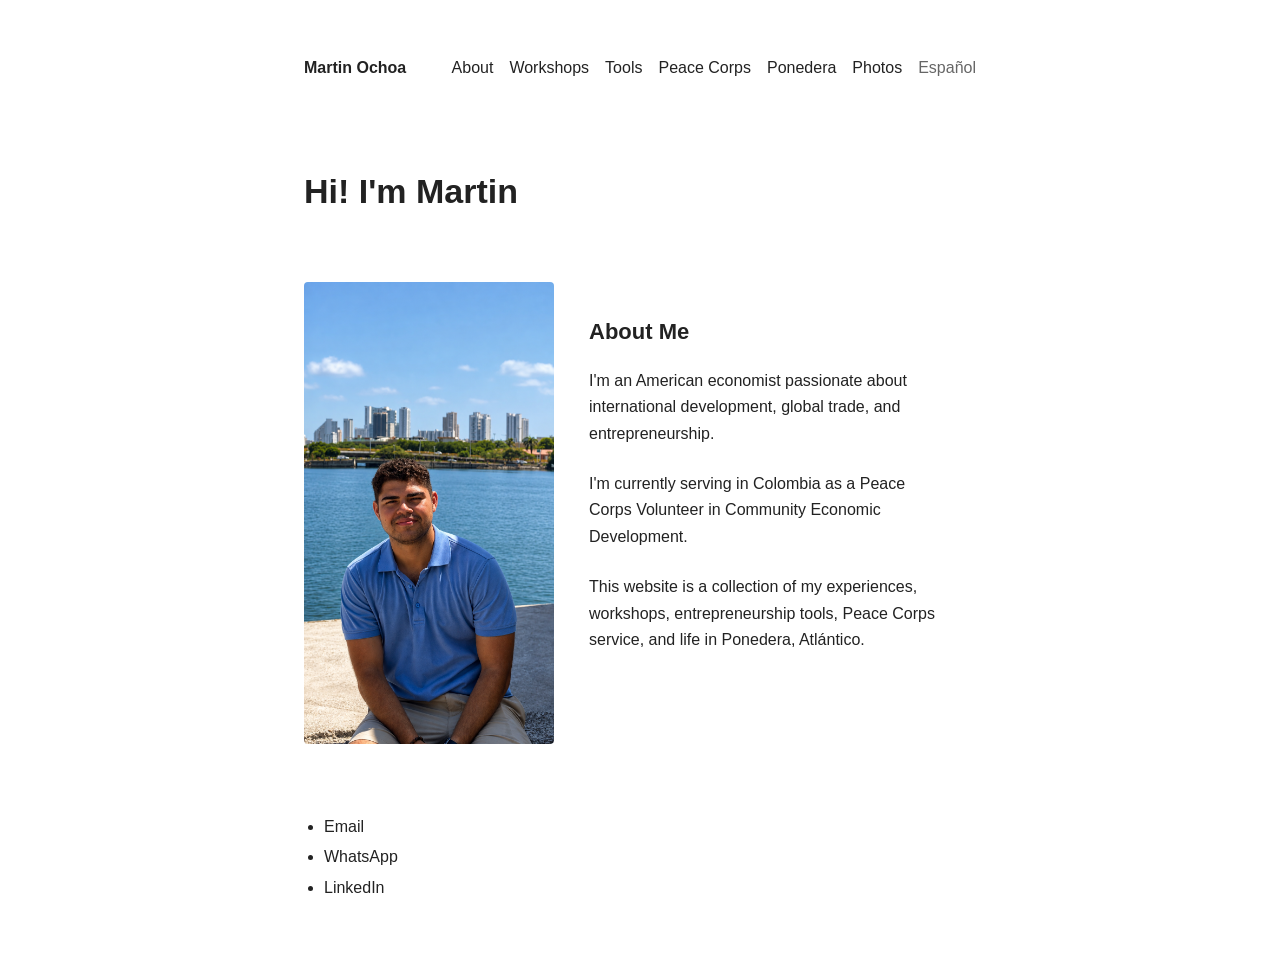
==== commit ad92675a: "Clean up HTML by removing extra closing divs Removed unnecessary closing div tags from the HTML." ====
--- a/index.html
+++ b/index.html
@@ -132,10 +132,6 @@
       I'm currently serving in Colombia as a Peace Corps Volunteer in
       Community Economic Development.
     </p>
-
-  </div>
-
-</div>
      
       <p
         data-en="This website is a collection of my experiences, workshops, entrepreneurship tools, Peace Corps service, and life in Ponedera, Atlántico."
